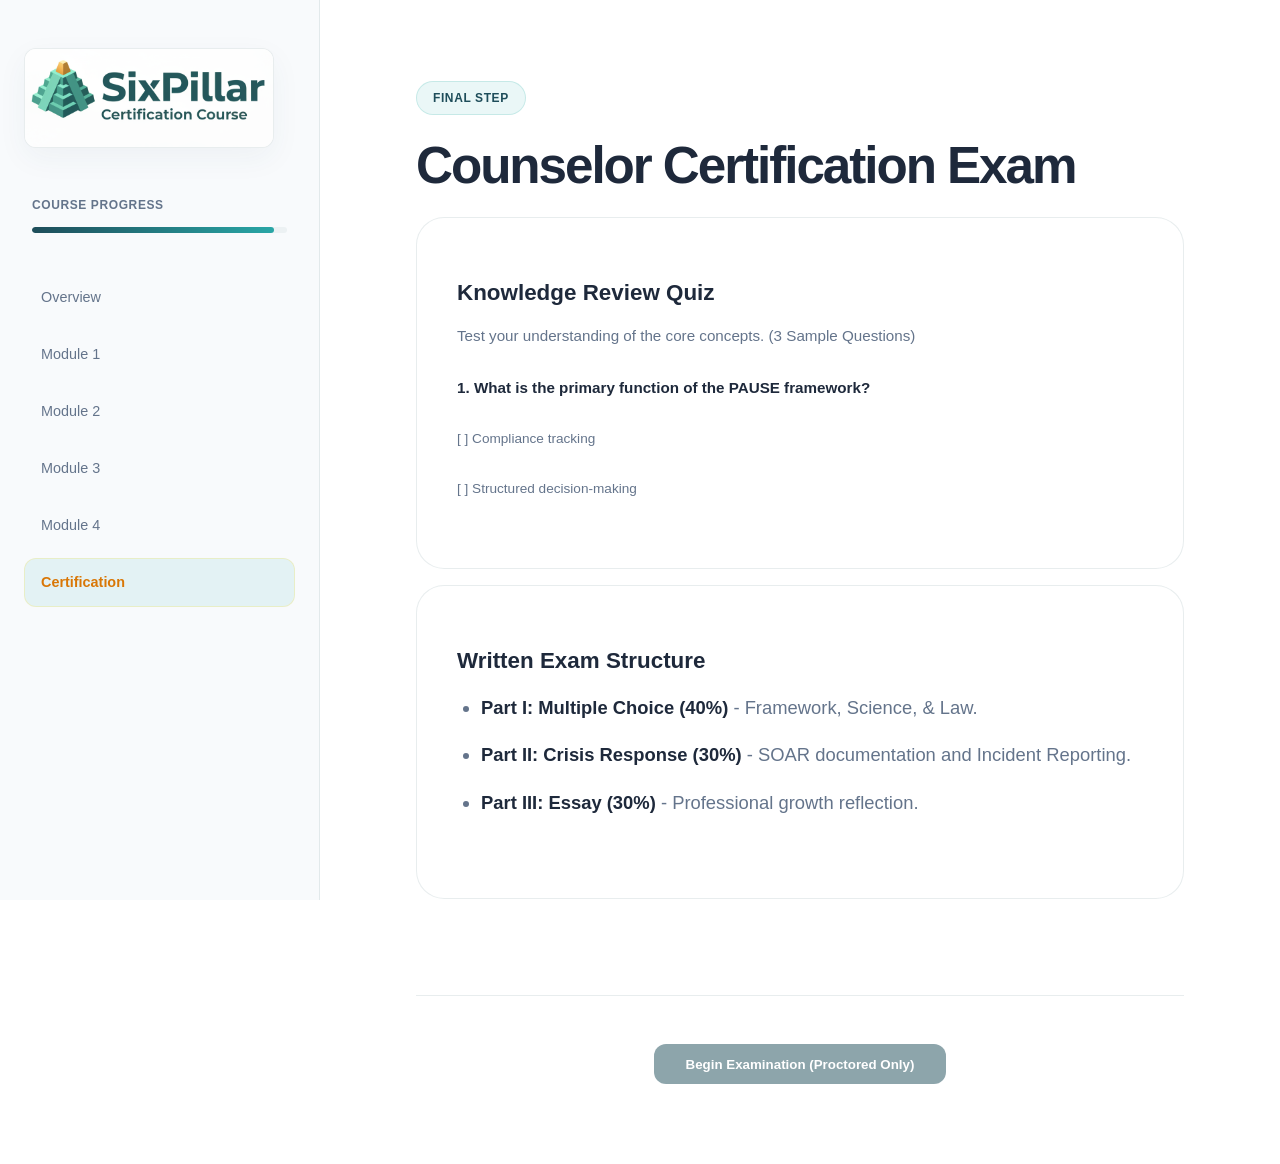
==== exam.html @ 404760c6 "Initial commit: Six Pillar Program Certification Site - Premium De-wonkified Build" ====
<!DOCTYPE html>
<html lang="en">
<head>
    <meta charset="UTF-8">
    <meta name="viewport" content="width=device-width, initial-scale=1.0">
    <title>Certification Exam | Six Pillar Program</title>
    <link rel="stylesheet" href="styles.css">
    <link rel="icon" type="image/png" href="assets/icon.png">
</head>
<body>
    <div class="container">
        <aside class="sidebar">
            <div class="logo-wrapper">
                <img src="assets/logo.png" alt="SixPillar Logo">
            </div>
            <div class="progress-container">
                <span class="progress-label">Course Progress</span>
                <div class="progress-bar-bg">
                    <div class="progress-bar-fill" style="width: 95%;"></div>
                </div>
            </div>
            <nav>
                <ul class="nav-links">
                    <li><a href="index.html">Overview</a></li>
                    <li><a href="lesson-m1.html">Module 1</a></li>
                    <li><a href="lesson-m2.html">Module 2</a></li>
                    <li><a href="lesson-m3.html">Module 3</a></li>
                    <li><a href="lesson-m4.html">Module 4</a></li>
                    <li><a href="exam.html" class="active">Certification</a></li>
                </ul>
            </nav>
        </aside>

        <main class="content prose">
            <span class="badge">Final Step</span>
            <h1>Counselor Certification Exam</h1>
            
            <div class="card-grid" style="grid-template-columns: 1fr; gap: 1rem;">
                <div class="module-card" style="cursor: default;">
                    <h3>Knowledge Review Quiz</h3>
                    <p>Test your understanding of the core concepts. (3 Sample Questions)</p>
                    <div style="margin-top: 1rem;">
                        <p><strong>1. What is the primary function of the PAUSE framework?</strong></p>
                        <p style="color: var(--text-muted); font-size: 0.85rem; margin-top: 0.5rem;">[ ] Compliance tracking</p>
                        <p style="color: var(--text-muted); font-size: 0.85rem;">[ ] Structured decision-making</p>
                    </div>
                </div>

                <div class="module-card" style="cursor: default;">
                    <h3>Written Exam Structure</h3>
                    <ul>
                        <li><strong>Part I: Multiple Choice (40%)</strong> - Framework, Science, & Law.</li>
                        <li><strong>Part II: Crisis Response (30%)</strong> - SOAR documentation and Incident Reporting.</li>
                        <li><strong>Part III: Essay (30%)</strong> - Professional growth reflection.</li>
                    </ul>
                </div>
            </div>

            <div class="page-footer" style="justify-content: center;">
                <button class="btn-primary" style="cursor: not-allowed; opacity: 0.5;">Begin Examination (Proctored Only)</button>
            </div>
        </main>
    </div>
</body>
</html>
---- styles.css ----
:root {
    --primary: #1E4D5A; /* Brand Dark Teal */
    --primary-hover: #29A6A6; /* Brand Mid Teal */
    --bg-dark: #ffffff;
    --bg-card: #f8fafc;
    --text-main: #1e293b;
    --text-muted: #64748b;
    --accent: #d97706; /* Darker Amber/Gold for better white-bg contrast */
    --glass: rgba(255, 255, 255, 0.9);
    --border: rgba(30, 77, 90, 0.1);
    --transition: all 0.4s cubic-bezier(0.23, 1, 0.32, 1);
    --shadow-glow: 0 10px 30px rgba(30, 77, 90, 0.08);
}

* {
    margin: 0;
    padding: 0;
    box-sizing: border-box;
}

body {
    font-family: 'Inter', -apple-system, sans-serif;
    background-color: var(--bg-dark);
    color: var(--text-main);
    line-height: 1.6;
    overflow-x: hidden;
}

.container {
    display: flex;
    min-height: 100vh;
}

/* Sidebar Navigation */
.sidebar {
    width: 320px;
    background: var(--bg-card);
    border-right: 1px solid var(--border);
    padding: 3rem 1.5rem;
    position: sticky;
    top: 0;
    height: 100vh;
    display: flex;
    flex-direction: column;
    z-index: 100;
}

.logo-wrapper {
    background: var(--bg-dark);
    padding: 0;
    border-radius: 12px;
    margin-bottom: 3rem;
    box-shadow: 0 10px 30px rgba(30, 77, 90, 0.05);
    border: 1px solid var(--border);
    display: flex;
    align-items: center;
    justify-content: center;
    transition: var(--transition);
    height: 100px;
    width: 250px;
    overflow: hidden;
}

.logo-wrapper img {
    width: 100%;
    height: 100%;
    object-fit: contain;
    transform: scale(3.5); /* Scale content (40% of img) to approx 350px width */
    transform-origin: center center;
    transition: var(--transition);
}

/* Progress Tracking */
.progress-container {
    margin-bottom: 2.5rem;
    padding: 0 0.5rem;
}

.progress-label {
    font-size: 0.75rem;
    font-weight: 700;
    text-transform: uppercase;
    color: var(--text-muted);
    letter-spacing: 0.05em;
    margin-bottom: 0.75rem;
    display: block;
}

.progress-bar-bg {
    height: 6px;
    background: rgba(30, 77, 90, 0.05);
    border-radius: 99px;
    overflow: hidden;
    position: relative;
}

.progress-bar-fill {
    height: 100%;
    background: linear-gradient(90deg, var(--primary), var(--primary-hover));
    border-radius: 99px;
    transition: width 1s ease-in-out;
}

.nav-links {
    list-style: none;
    flex-grow: 1;
}

.nav-links li {
    margin-bottom: 0.5rem;
}

.nav-links a {
    color: var(--text-muted);
    text-decoration: none;
    font-size: 0.9rem;
    display: flex;
    align-items: center;
    padding: 0.75rem 1rem;
    border-radius: 12px;
    transition: var(--transition);
    border: 1px solid transparent;
}

.nav-links a:hover {
    background: rgba(56, 178, 172, 0.05);
    color: var(--text-main);
    transform: translateX(4px);
}

.nav-links a.active {
    background: rgba(56, 178, 172, 0.1);
    color: var(--accent);
    border-color: rgba(246, 224, 94, 0.3);
    font-weight: 600;
}

/* Main Content */
.content {
    flex-grow: 1;
    padding: 5rem 6rem;
    max-width: 1300px;
    margin: 0 auto;
}

.hero {
    margin-bottom: 5rem;
    animation: slideUp 0.8s cubic-bezier(0.23, 1, 0.32, 1);
}

h1 {
    font-size: clamp(2.8rem, 6vw, 3.2rem);
    font-weight: 800;
    margin-bottom: 1.5rem;
    letter-spacing: -0.04em;
    line-height: 1.05;
}

.badge {
    display: inline-block;
    padding: 0.35rem 1rem;
    background: rgba(56, 178, 172, 0.1);
    color: var(--primary);
    border-radius: 99px;
    font-size: 0.75rem;
    font-weight: 700;
    text-transform: uppercase;
    letter-spacing: 0.05em;
    margin-bottom: 1.5rem;
    border: 1px solid rgba(56, 178, 172, 0.2);
}

.card-grid {
    display: grid;
    grid-template-columns: repeat(auto-fit, minmax(360px, 1fr));
    gap: 3.5rem;
}

.module-card {
    background: var(--glass);
    backdrop-filter: blur(16px);
    border: 1px solid var(--border);
    padding: 2.5rem;
    border-radius: 28px;
    transition: var(--transition);
    cursor: pointer;
    text-decoration: none;
    color: inherit;
    display: block;
    position: relative;
    overflow: hidden;
}

.module-card::before {
    content: '';
    position: absolute;
    top: 0; left: 0; width: 100%; height: 100%;
    background: radial-gradient(circle at top right, rgba(56, 178, 172, 0.1), transparent);
    opacity: 0;
    transition: var(--transition);
}

.module-card:hover {
    transform: translateY(-10px);
    border-color: var(--primary);
    box-shadow: 0 30px 60px rgba(30, 77, 90, 0.1);
}

.module-card:hover::before {
    opacity: 1;
}

.module-card h3 {
    margin: 1rem 0 0.75rem 0;
    font-size: 1.4rem;
    font-weight: 700;
}

.module-card p {
    color: var(--text-muted);
    font-size: 0.95rem;
    line-height: 1.6;
}

@keyframes slideUp {
    from { opacity: 0; transform: translateY(40px); }
    to { opacity: 1; transform: translateY(0); }
}

/* Typography for content pages */
.prose { font-size: 1.15rem; line-height: 1.7; }
.prose h2 { 
    margin-top: 4.5rem; 
    margin-bottom: 1.75rem; 
    font-size: 2rem;
    letter-spacing: -0.02em;
}
.prose p { margin-bottom: 1.75rem; color: var(--text-muted); }
.prose strong { color: var(--text-main); font-weight: 600; }
.prose ul { margin-bottom: 2.5rem; padding-left: 1.5rem; }
.prose li { margin-bottom: 1rem; color: var(--text-muted); }

/* Responsive Adjustments */
@media (max-width: 1024px) {
    .content { padding: 3rem; }
    h1 { font-size: 2.2rem; }
}

@media (max-width: 768px) {
    .container { flex-direction: column; }
    .sidebar { width: 100%; height: auto; position: relative; border-right: none; border-bottom: 1px solid var(--border); }
    .content { padding: 2rem; }
}

/* Page Footer Navigation */
.page-footer {
    margin-top: 6rem;
    padding-top: 3rem;
    border-top: 1px solid var(--border);
    display: flex;
    justify-content: space-between;
    align-items: center;
}

.footer-link {
    color: var(--text-muted);
    text-decoration: none;
    font-size: 0.95rem;
    font-weight: 600;
    transition: var(--transition);
    display: flex;
    align-items: center;
    gap: 0.5rem;
}

.footer-link:hover {
    color: var(--accent);
    transform: translateX(5px);
}

.footer-link.prev:hover {
    transform: translateX(-5px);
}

.btn-primary {
    background: var(--primary);
    color: white;
    padding: 0.8rem 2rem;
    border-radius: 12px;
    text-decoration: none;
    font-weight: 700;
    transition: var(--transition);
    border: none;
    cursor: pointer;
}

.btn-primary:hover {
    background: var(--primary-hover);
    transform: translateY(-2px);
    box-shadow: var(--shadow-glow);
}
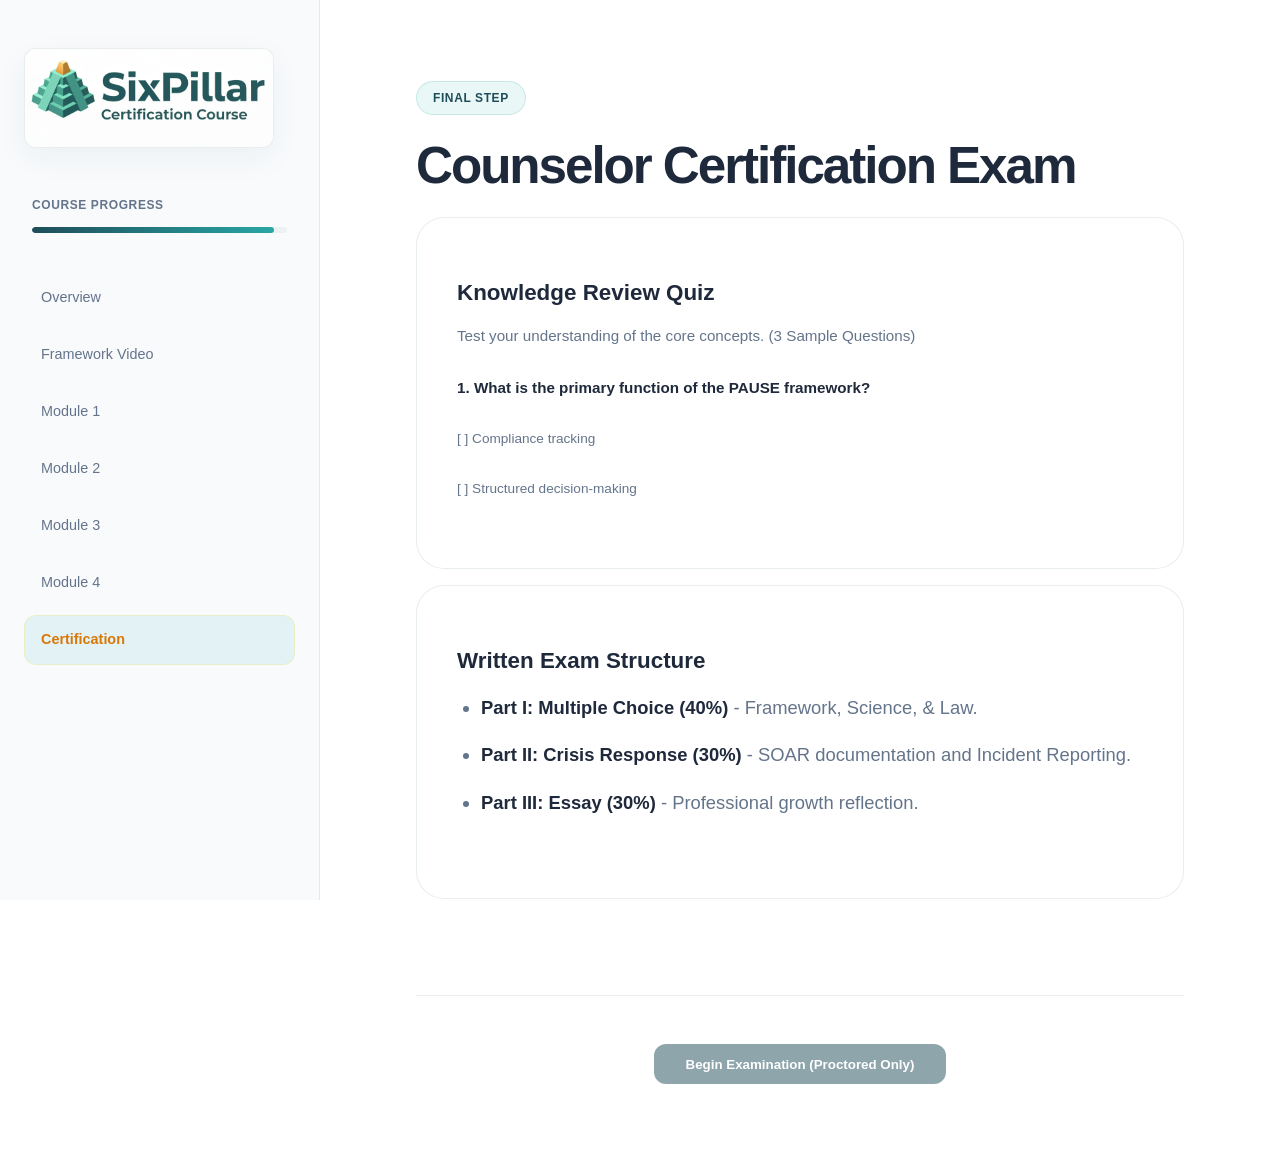
==== commit c59eb95e: "Fixed broken video embeds by replacing iframes with premium CTA cards" ====
--- a/exam.html
+++ b/exam.html
@@ -22,7 +22,18 @@
             <nav>
                 <ul class="nav-links">
                     <li><a href="index.html">Overview</a></li>
-                    <li><a href="lesson-m1.html">Module 1</a></li>
+                    <li><a href="video-framework.html">Framework Video</a></li>
+                    <li><a href="lesson-m1.html">Module 1</a>
+                        <ul class="sub-nav">
+                            <li><a href="m1-v1-science.html">Science of Emerging Adulthood</a></li>
+                            <li><a href="m1-v2-pfc.html">Prefrontal Cortex</a></li>
+                            <li><a href="m1-v3-dopamine.html">Dopamine System</a></li>
+                            <li><a href="m1-v4-social.html">The Social Brain</a></li>
+                            <li><a href="m1-v5-neuro.html">Neuroplasticity</a></li>
+                            <li><a href="m1-v6-pillars.html">Six Pillars Model</a></li>
+                            <li><a href="m1-v7-foster.html">Foster Care Context</a></li>
+                        </ul>
+                    </li>
                     <li><a href="lesson-m2.html">Module 2</a></li>
                     <li><a href="lesson-m3.html">Module 3</a></li>
                     <li><a href="lesson-m4.html">Module 4</a></li>
--- a/styles.css
+++ b/styles.css
@@ -222,6 +222,78 @@
     line-height: 1.6;
 }
 
+/* Video Gallery */
+.video-section {
+    margin-bottom: 4rem;
+    padding-bottom: 3rem;
+    border-bottom: 1px solid var(--border);
+}
+
+.video-grid {
+    display: grid;
+    grid-template-columns: repeat(auto-fill, minmax(280px, 1fr));
+    gap: 1.5rem;
+    margin-top: 2rem;
+}
+
+.video-card {
+    background: var(--bg-card);
+    border: 1px solid var(--border);
+    border-radius: 20px;
+    padding: 1.5rem;
+    text-decoration: none;
+    color: inherit;
+    display: flex;
+    flex-direction: column;
+    gap: 1rem;
+    transition: var(--transition);
+    position: relative;
+    overflow: hidden;
+}
+
+.video-card:hover {
+    transform: translateY(-5px);
+    border-color: var(--primary);
+    box-shadow: 0 10px 30px rgba(30, 77, 90, 0.05);
+}
+
+.video-icon {
+    width: 48px;
+    height: 48px;
+    background: rgba(30, 77, 90, 0.05);
+    border-radius: 12px;
+    display: flex;
+    align-items: center;
+    justify-content: center;
+    color: var(--primary);
+}
+
+.video-card h4 {
+    font-size: 1rem;
+    font-weight: 700;
+    line-height: 1.4;
+    color: var(--text-main);
+}
+
+.video-card .meta {
+    font-size: 0.8rem;
+    color: var(--text-muted);
+    font-weight: 500;
+}
+
+.video-badge {
+    position: absolute;
+    top: 1rem;
+    right: 1rem;
+    background: var(--accent);
+    color: white;
+    font-size: 0.65rem;
+    font-weight: 800;
+    padding: 0.2rem 0.6rem;
+    border-radius: 6px;
+    text-transform: uppercase;
+}
+
 @keyframes slideUp {
     from { opacity: 0; transform: translateY(40px); }
     to { opacity: 1; transform: translateY(0); }
@@ -299,3 +371,92 @@
     transform: translateY(-2px);
     box-shadow: var(--shadow-glow);
 }
+
+/* --- Added Styles --- */
+
+/* Sidebar Sub-Navigation */
+.sub-nav {
+    list-style: none;
+    margin: 0.5rem 0 0 1.5rem;
+    padding: 0;
+    display: none;
+    border-left: 1px solid var(--border);
+}
+
+.nav-links li:has(.active) + .sub-nav,
+.nav-links li.active + .sub-nav {
+    display: block;
+}
+
+.sub-nav li a {
+    display: block;
+    padding: 0.5rem 1rem;
+    font-size: 0.85rem;
+    color: var(--text-muted);
+    text-decoration: none;
+    transition: var(--transition);
+    border-radius: 8px;
+    margin-bottom: 2px;
+}
+
+.sub-nav li a:hover,
+.sub-nav li a.active {
+    color: var(--primary);
+    background: rgba(30, 77, 90, 0.05);
+}
+
+/* Video CTA Card */
+.video-cta-card {
+    background: linear-gradient(135deg, rgba(30, 77, 90, 0.05) 0%, rgba(204, 158, 77, 0.05) 100%);
+    border: 2px dashed var(--border);
+    border-radius: 24px;
+    padding: 3rem;
+    text-align: center;
+    margin: 2rem 0;
+    transition: var(--transition);
+    text-decoration: none;
+    display: block;
+    cursor: pointer;
+}
+
+.video-cta-card:hover {
+    border-color: var(--accent);
+    background: linear-gradient(135deg, rgba(30, 77, 90, 0.08) 0%, rgba(204, 158, 77, 0.08) 100%);
+    transform: translateY(-5px);
+}
+
+.video-cta-icon {
+    font-size: 3rem;
+    color: var(--accent);
+    margin-bottom: 1.5rem;
+    display: block;
+}
+
+.video-cta-card h3 {
+    color: var(--text-main);
+    margin-bottom: 1rem;
+    font-size: 1.5rem;
+}
+
+.video-cta-card p {
+    color: var(--text-muted);
+    font-size: 1rem;
+    margin-bottom: 2rem;
+}
+
+.video-cta-button {
+    display: inline-flex;
+    align-items: center;
+    gap: 0.75rem;
+    padding: 1rem 2.5rem;
+    background: var(--primary);
+    color: white;
+    border-radius: 12px;
+    font-weight: 700;
+    transition: var(--transition);
+}
+
+.video-cta-card:hover .video-cta-button {
+    background: var(--primary-hover);
+    box-shadow: var(--shadow-glow);
+}
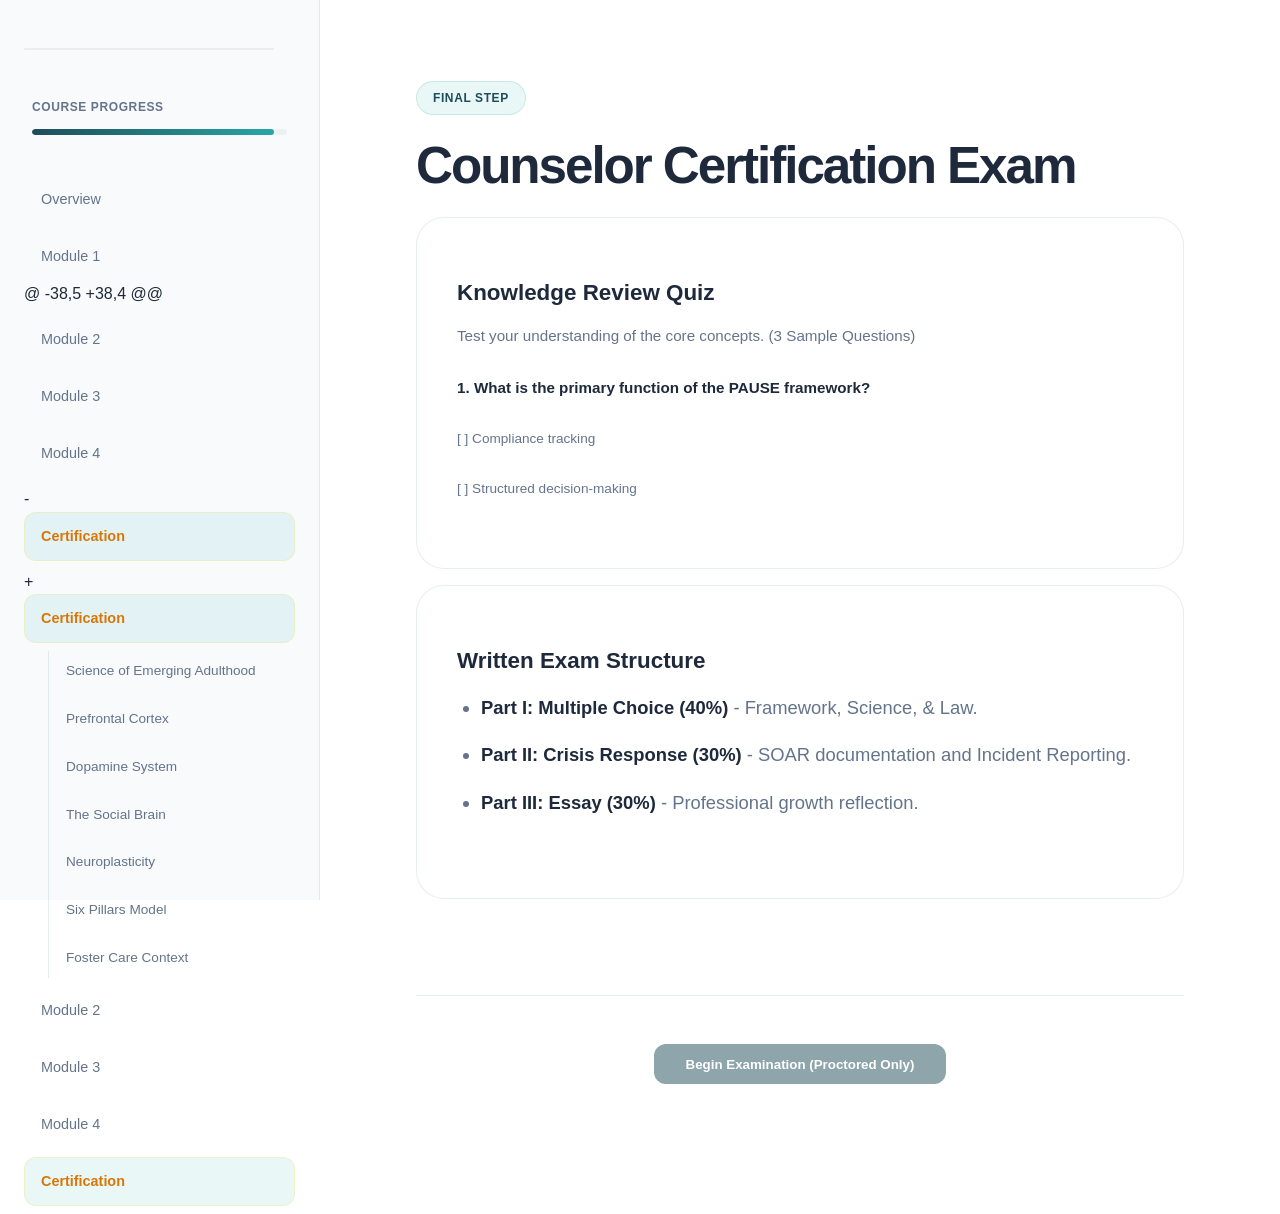
==== commit 60376782: "Relocate Framework audio to Module 1 and update navigation" ====
--- a/exam.html
+++ b/exam.html
@@ -22,8 +22,13 @@
             <nav>
                 <ul class="nav-links">
                     <li><a href="index.html">Overview</a></li>
-                    <li><a href="video-framework.html">Framework Video</a></li>
                     <li><a href="lesson-m1.html">Module 1</a>
+@ -38,5 +38,4 @@
+                     <li><a href="lesson-m2.html">Module 2</a></li>
+                     <li><a href="lesson-m3.html">Module 3</a></li>
+                     <li><a href="lesson-m4.html">Module 4</a></li>
+-                    <li><a href="exam.html" class="active">Certification</a></li>
++                    <li><a href="exam.html" class="active">Certification</a></li>
                         <ul class="sub-nav">
                             <li><a href="m1-v1-science.html">Science of Emerging Adulthood</a></li>
                             <li><a href="m1-v2-pfc.html">Prefrontal Cortex</a></li>
--- a/styles.css
+++ b/styles.css
@@ -405,7 +405,7 @@
     background: rgba(30, 77, 90, 0.05);
 }
 
-/* Video CTA Card */
+/* Video CTA Card (Fallback) */
 .video-cta-card {
     background: linear-gradient(135deg, rgba(30, 77, 90, 0.05) 0%, rgba(204, 158, 77, 0.05) 100%);
     border: 2px dashed var(--border);
@@ -418,6 +418,56 @@
     display: block;
     cursor: pointer;
 }
+
+/* Premium Video Player */
+.video-wrapper {
+    position: relative;
+    width: 100%;
+    margin: 2rem 0;
+    border-radius: 24px;
+    overflow: hidden;
+    background: #000;
+    box-shadow: var(--shadow-deep);
+    border: 1px solid rgba(255, 255, 255, 0.1);
+}
+
+/* If it's an audio-only MP4 from NotebookLM, make the background pleasant */
+.premium-video {
+    width: 100%;
+    display: block;
+    border-radius: 24px;
+    aspect-ratio: 16 / 9;
+    background: linear-gradient(135deg, var(--deep-blue), #001a33);
+    object-fit: contain;
+}
+
+.video-status-overlay {
+    position: absolute;
+    top: 50%;
+    left: 50%;
+    transform: translate(-50%, -50%);
+    background: rgba(30, 77, 90, 0.95);
+    padding: 2rem;
+    border-radius: 24px;
+    text-align: center;
+    pointer-events: none;
+    backdrop-filter: blur(10px);
+    border: 1px solid var(--accent);
+    z-index: 5;
+    transition: opacity 0.5s ease;
+}
+
+.premium-video:not([src=""]),
+.premium-video[src]:not([src*="undefined"]) ~ .video-status-overlay {
+    opacity: 0;
+}
+
+.video-status-overlay p {
+    color: white;
+    margin: 0;
+    font-weight: 600;
+}
+
 
 .video-cta-card:hover {
     border-color: var(--accent);
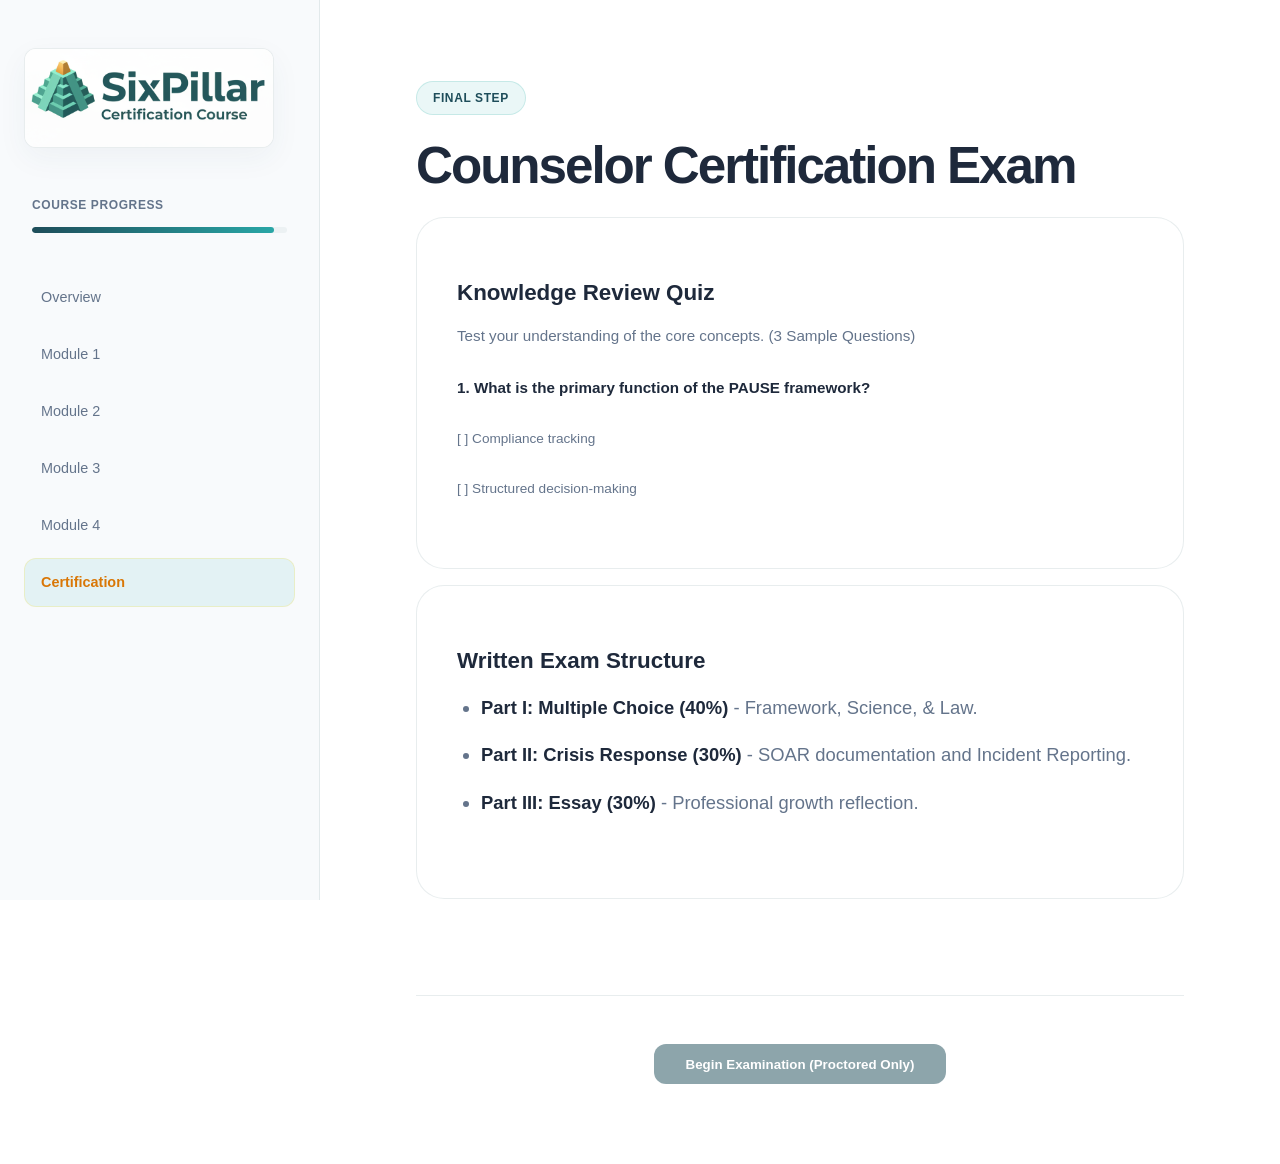
==== commit 6b0b3cac: "Restore exam.html and final navigation cleanup" ====
--- a/exam.html
+++ b/exam.html
@@ -23,12 +23,6 @@
                 <ul class="nav-links">
                     <li><a href="index.html">Overview</a></li>
                     <li><a href="lesson-m1.html">Module 1</a>
-@ -38,5 +38,4 @@
-                     <li><a href="lesson-m2.html">Module 2</a></li>
-                     <li><a href="lesson-m3.html">Module 3</a></li>
-                     <li><a href="lesson-m4.html">Module 4</a></li>
--                    <li><a href="exam.html" class="active">Certification</a></li>
-+                    <li><a href="exam.html" class="active">Certification</a></li>
                         <ul class="sub-nav">
                             <li><a href="m1-v1-science.html">Science of Emerging Adulthood</a></li>
                             <li><a href="m1-v2-pfc.html">Prefrontal Cortex</a></li>
